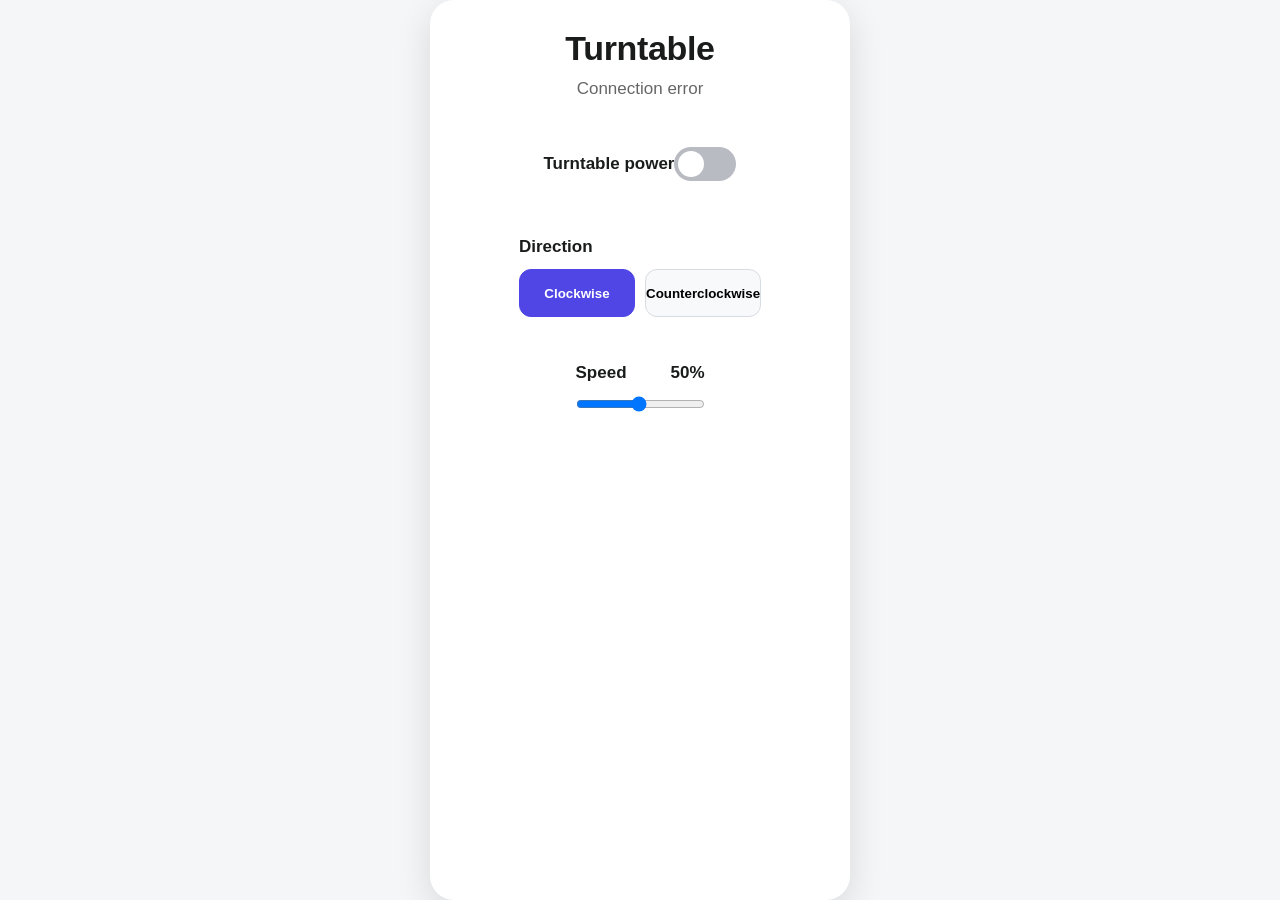
==== data/index.html @ 6587e18e "first commit" ====
﻿<!doctype html>
<html lang="en">
<head>
  <meta charset="utf-8">
  <meta name="viewport" content="width=device-width, initial-scale=1">
  <title>Turntable Control</title>
  <link rel="stylesheet" href="styles.css">
  <style>
    body { min-height: 100vh; display: grid; place-items: center; background: #f4f6f8; }
    .turntable-card { width: min(420px, calc(100% - 32px)); padding: 28px; border-radius: 24px; background: white; box-shadow: 0 10px 35px rgba(0,0,0,.12); }
    .turntable-card h1 { margin: 0 0 8px; text-align: center; }
    .status { margin: 0 0 24px; text-align: center; color: #666; }
    .control-row { margin: 22px 0; }
    .control-row label { display: block; margin-bottom: 10px; font-weight: 700; }
    .switch-row { display: flex; align-items: center; justify-content: space-between; }
    .switch { position: relative; width: 62px; height: 34px; }
    .switch input { opacity: 0; width: 0; height: 0; }
    .slider-toggle { position: absolute; inset: 0; border-radius: 34px; background: #b8bcc2; cursor: pointer; transition: .2s; }
    .slider-toggle:before { content: ""; position: absolute; width: 26px; height: 26px; left: 4px; top: 4px; border-radius: 50%; background: white; transition: .2s; }
    .switch input:checked + .slider-toggle { background: #4f46e5; }
    .switch input:checked + .slider-toggle:before { transform: translateX(28px); }
    .direction-buttons { display: grid; grid-template-columns: 1fr 1fr; gap: 10px; }
    .direction-buttons button { min-height: 48px; border: 1px solid #d7dbe2; border-radius: 12px; background: #f8f9fb; font-weight: 700; cursor: pointer; }
    .direction-buttons button.active { border-color: #4f46e5; background: #4f46e5; color: white; }
    .speed-header { display: flex; justify-content: space-between; }
    input[type="range"] { width: 100%; }
  </style>
</head>
<body>
  <main class="turntable-card">
    <h1>Turntable</h1>
    <p class="status" id="status-text">Loading…</p>

    <div class="control-row switch-row">
      <label for="enabled">Turntable power</label>
      <label class="switch">
        <input type="checkbox" id="enabled">
        <span class="slider-toggle"></span>
      </label>
    </div>

    <div class="control-row">
      <label>Direction</label>
      <div class="direction-buttons">
        <button type="button" data-direction="CW" class="active">Clockwise</button>
        <button type="button" data-direction="CCW">Counterclockwise</button>
      </div>
    </div>

    <div class="control-row">
      <div class="speed-header">
        <label for="speed">Speed</label>
        <strong id="speed-value">50%</strong>
      </div>
      <input type="range" id="speed" min="1" max="100" value="50">
    </div>
  </main>
  <script src="turntable-control.js"></script>
</body>
</html>
---- data/styles.css ----
/* Root Color Variables */
:root {
  --tertiary: #705d00;
  --inverse-on-surface: #f1f1f1;
  --surface-container-highest: #e2e2e2;
  --surface-container-low: #f3f3f3;
  --inverse-surface: #2f3131;
  --error-container: #ffdad6;
  --primary: #643f00;
  --surface-dim: #dadada;
  --tertiary-fixed: #ffe170;
  --on-surface: #1a1c1c;
  --on-tertiary-fixed-variant: #544600;
  --on-surface-variant: #504537;
  --primary-container: #845400;
  --background: #f9f9f9;
  --on-secondary-fixed: #1a1b20;
  --on-error-container: #93000a;
  --surface: #f9f9f9;
  --glass-border: rgba(255, 255, 255, 0.5);
  --on-primary-fixed-variant: #643f00;
  --on-background: #1a1c1c;
  --secondary-fixed-dim: #c6c6cc;
  --outline: #837566;
  --on-primary: #ffffff;
  --on-secondary-fixed-variant: #45474b;
  --primary-fixed-dim: #fbba65;
  --surface-variant: #e2e2e2;
  --tertiary-container: #c8a922;
  --secondary-container: #e2e2e8;
  --on-primary-container: #ffd198;
  --on-tertiary-container: #4c3e00;
  --on-primary-fixed: #2a1800;
  --on-error: #ffffff;
  --inverse-primary: #fbba65;
  --secondary-fixed: #e2e2e8;
  --glass-fill: rgba(255, 255, 255, 0.4);
  --on-secondary: #ffffff;
  --surface-container-high: #e8e8e8;
  --outline-variant: #d5c4b2;
  --shadow: #E2E2E7;
  --on-tertiary: #ffffff;
  --error: #ba1a1a;
  --surface-container: #eeeeee;
  --sunlight: #FFDD55;
  --secondary: #5d5e63;
  --surface-container-lowest: #ffffff;
  --surface-bright: #f9f9f9;
  --primary-fixed: #ffddb6;
  --tertiary-fixed-dim: #e5c43e;
  --surface-tint: #845400;
  --on-tertiary-fixed: #221b00;
  --on-secondary-container: #636469;
  /* Spacing */
  --stack-lg: 32px;
  --touch-target: 44px;
  --unit: 8px;
  --section-gap: 48px;
  --stack-sm: 8px;
  --container-padding: 24px;
  --gutter: 16px;
  --stack-md: 16px;
}

/* Typography */
* {
  box-sizing: border-box;
  margin: 0;
  padding: 0;
}

body {
  font-family: 'Inter', -apple-system, BlinkMacSystemFont, 'Segoe UI', sans-serif;
  font-size: 17px;
  line-height: 24px;
  font-weight: 400;
  color: var(--on-surface);
  background: linear-gradient(165deg, #FFF9E6 0%, #FFFFFF 40%, #F3F4F6 100%);
  min-height: max(884px, 100dvh);
  overflow-x: hidden;
}

h1, h2 {
  margin: 0;
  padding: 0;
}

h1 {
  font-size: 34px;
  line-height: 41px;
  letter-spacing: -0.01em;
  font-weight: 600;
}

h2 {
  font-size: 24px;
  line-height: 30px;
  font-weight: 500;
}

p {
  margin: 0;
}

/* Header */
header {
  position: fixed;
  top: 0;
  width: 100%;
  z-index: 50;
  background: var(--glass-fill);
  backdrop-filter: blur(64px);
  -webkit-backdrop-filter: blur(64px);
  border-bottom: 1px solid var(--glass-border);
  box-shadow: 0 1px 2px rgba(0, 0, 0, 0.05);
}

header .flex {
  display: flex;
  align-items: center;
  justify-content: space-between;
  padding: 0 var(--container-padding);
  height: 64px;
  width: 100%;
  max-width: 1280px;
  margin: 0 auto;
}

/* Main Content */
main {
  padding-top: 96px;
  padding-bottom: 128px;
  padding-left: var(--container-padding);
  padding-right: var(--container-padding);
  display: flex;
  flex-direction: column;
  align-items: center;
  max-width: 32rem;
  margin: 0 auto;
  min-height: 100vh;
}

/* Navigation Footer */
nav {
  position: fixed;
  bottom: 0;
  left: 0;
  width: 100%;
  display: flex;
  justify-content: space-around;
  align-items: center;
  padding-left: var(--container-padding);
  padding-right: var(--container-padding);
  padding-top: var(--stack-md);
  padding-bottom: var(--stack-md);
  padding-bottom: max(var(--stack-md), env(safe-area-inset-bottom));
  background: var(--glass-fill);
  backdrop-filter: blur(64px);
  -webkit-backdrop-filter: blur(64px);
  border-top: 1px solid var(--glass-border);
  border-radius: 16px 16px 0 0;
  z-index: 50;
}

nav a {
  display: flex;
  flex-direction: column;
  align-items: center;
  justify-content: center;
  color: var(--on-surface-variant);
  text-decoration: none;
  transition: all 150ms;
}

nav a:hover {
  color: var(--primary);
}

nav a:active {
  transform: scale(0.9);
}

nav a.active {
  color: var(--primary);
  transform: scale(1.1);
}

nav a .material-symbols-outlined {
  display: block;
}

nav a span:last-child {
  font-size: 13px;
  line-height: 18px;
  letter-spacing: 0.02em;
  font-weight: 500;
  margin-top: 8px;
}

/* Buttons */
button {
  background: none;
  border: none;
  cursor: pointer;
  padding: 0;
  display: inline-block;
}

button.material-symbols-outlined {
  color: var(--primary);
  transition: opacity 150ms;
}

button.material-symbols-outlined:hover {
  opacity: 0.8;
}

button.material-symbols-outlined:active {
  transform: scale(0.95);
  transition: transform 200ms;
}

/* Icon Styling */
.material-symbols-outlined {
  font-family: 'Material Symbols Outlined';
  font-weight: normal;
  font-style: normal;
  font-size: 24px;
  display: inline-block;
  line-height: 1;
  text-transform: none;
  letter-spacing: normal;
  word-wrap: normal;
  white-space: nowrap;
  direction: ltr;
  font-variation-settings: 'FILL' 0, 'wght' 300, 'GRAD' 0, 'opsz' 24;
}

/* Glass Card */
.glass-card {
  background: var(--glass-fill);
  backdrop-filter: blur(24px);
  -webkit-backdrop-filter: blur(24px);
  border: 0.5px solid var(--glass-border);
  box-shadow: 0 4px 30px rgba(0, 0, 0, 0.03);
  padding: var(--stack-md);
  border-radius: 16px;
  display: flex;
  flex-direction: column;
  align-items: flex-start;
}

.glass-card > * + * {
  margin-top: var(--stack-md);
}

/* Info Cards */
.glass-card .w-10 {
  width: 40px;
  height: 40px;
  border-radius: 9999px;
  display: flex;
  align-items: center;
  justify-content: center;
}

.glass-card .bg-sunlight-20 {
  background-color: rgba(255, 221, 85, 0.2);
}

.glass-card .bg-primary-10 {
  background-color: rgba(100, 63, 0, 0.1);
}

.glass-card p {
  margin: 0;
}

.glass-card .label-xs {
  font-size: 11px;
  line-height: 14px;
  letter-spacing: 0.05em;
  font-weight: 600;
  text-transform: uppercase;
  color: var(--on-surface-variant);
}

.glass-card .label-md {
  font-size: 13px;
  line-height: 18px;
  letter-spacing: 0.02em;
  font-weight: 500;
  font-weight: 600;
  color: var(--primary);
}

/* Slider */
.slider-container {
  position: relative;
  width: 96px;
  height: 400px;
  margin-bottom: var(--section-gap);
  display: group;
}

.slider-track {
  width: 100%;
  height: 100%;
  border-radius: 9999px;
  position: relative;
  overflow: hidden;
  border: 1px solid var(--glass-border);
  background: rgba(0, 0, 0, 0.05);
  box-shadow: inset 0 2px 4px rgba(0, 0, 0, 0.05);
}

.slider-fill {
  position: absolute;
  bottom: 0;
  width: 100%;
  background-color: var(--primary);
  opacity: 0.05;
  transition: all 300ms;
}

.slider-interaction {
  position: absolute;
  inset: 0;
  z-index: 10;
  touch-action: none;
}

.slider-thumb {
  position: absolute;
  left: 50%;
  transform: translateX(-50%);
  width: 72px;
  height: 72px;
  background-color: #ffffff;
  border-radius: 9999px;
  display: flex;
  align-items: center;
  justify-content: center;
  z-index: 20;
  box-shadow: 0 4px 12px rgba(0, 0, 0, 0.1);
  cursor: grab;
  transition: transform 75ms;
}

.slider-thumb:active {
  cursor: grabbing;
}

/* Status Display */
.status-display {
  text-align: center;
  margin-bottom: var(--stack-lg);
  animation: fade-in 0.3s ease-in;
}

.status-label {
  font-size: 11px;
  line-height: 14px;
  letter-spacing: 0.05em;
  font-weight: 600;
  text-transform: uppercase;
  color: var(--on-surface-variant);
  display: block;
  margin-bottom: 8px;
}

.percentage-display {
  display: flex;
  align-items: baseline;
  justify-content: center;
  font-size: 48px;
  line-height: 52px;
  letter-spacing: -0.02em;
  font-weight: 600;
  color: var(--primary);
}

.percentage-display > span:first-child {
  font-size: 48px;
}

.percentage-display > span:last-child {
  font-size: 24px;
  line-height: 30px;
  font-weight: 500;
  margin-left: 8px;
}

.status-text {
  font-size: 13px;
  line-height: 18px;
  letter-spacing: 0.02em;
  font-weight: 500;
  color: var(--on-surface-variant);
  margin-top: 8px;
}

/* Grid */
.grid {
  display: grid;
}

.grid-cols-2 {
  grid-template-columns: repeat(2, minmax(0, 1fr));
  gap: var(--gutter);
  width: 100%;
  margin-bottom: var(--stack-lg);
}

/* Footer */
footer {
  margin-top: auto;
  text-align: center;
}

footer p {
  font-size: 15px;
  line-height: 20px;
  font-weight: 400;
  color: var(--on-surface-variant);
  font-style: italic;
  opacity: 0.7;
}

/* Profile Image */
.profile-img {
  width: 32px;
  height: 32px;
  border-radius: 9999px;
  overflow: hidden;
  border: 1px solid var(--glass-border);
  display: flex;
}

.profile-img img {
  width: 100%;
  height: 100%;
  object-fit: cover;
}

/* Animations */
@keyframes fade-in {
  from {
    opacity: 0;
  }
  to {
    opacity: 1;
  }
}

.animate-fade-in {
  animation: fade-in 0.3s ease-in;
}

/* Responsive Design */
@media (max-width: 600px) {
  main {
    padding-top: 80px;
    padding-bottom: 120px;
  }
  
  .percentage-display {
    font-size: 40px;
  }
  
  .percentage-display > span:first-child {
    font-size: 40px;
  }
}

/* Selection */
::selection {
  background-color: var(--primary-fixed);
  color: var(--on-surface);
}

/* Segmented Control */
.segmented-control {
  background: rgba(0, 0, 0, 0.05);
  padding: 4px;
  border-radius: 12px;
  display: flex;
  width: 100%;
}

.segmented-control-item {
  flex: 1;
  padding: 8px 16px;
  font-size: 13px;
  line-height: 18px;
  letter-spacing: 0.02em;
  font-weight: 500;
  border: none;
  background: none;
  cursor: pointer;
  border-radius: 8px;
  transition: all 150ms;
  color: var(--on-surface-variant);
}

.segmented-control-item.active {
  background: white;
  color: var(--primary);
  box-shadow: 0 2px 8px rgba(0, 0, 0, 0.05);
}

/* Input Fields */
input[type="number"],
input[type="text"] {
  width: 100%;
  background: rgba(255, 255, 255, 0.5);
  border: 1px solid var(--glass-border);
  border-radius: 8px;
  padding: 8px 16px;
  font-size: 24px;
  line-height: 30px;
  font-weight: 500;
  color: var(--primary);
  font-family: 'Inter', sans-serif;
  transition: all 150ms;
}

input[type="number"]::placeholder,
input[type="text"]::placeholder {
  color: var(--outline-variant);
}

input[type="number"]:focus,
input[type="text"]:focus {
  outline: none;
  box-shadow: 0 0 0 2px rgba(100, 63, 0, 0.2);
}

/* Primary Button */
.btn-primary {
  background: var(--primary);
  color: var(--on-primary);
  width: var(--touch-target);
  height: var(--touch-target);
  border-radius: 9999px;
  display: flex;
  align-items: center;
  justify-content: center;
  border: none;
  cursor: pointer;
  box-shadow: 0 8px 16px rgba(0, 0, 0, 0.1);
  font-size: 13px;
  line-height: 18px;
  font-weight: 600;
  transition: transform 200ms;
  flex-shrink: 0;
}

.btn-primary:active {
  transform: scale(0.9);
}

/* Utility Button List */
.utility-list {
  overflow: hidden;
  border-radius: 16px;
  background: var(--glass-fill);
  backdrop-filter: blur(24px);
  -webkit-backdrop-filter: blur(24px);
  border: 0.5px solid var(--glass-border);
}

.utility-button {
  width: 100%;
  display: flex;
  align-items: center;
  justify-content: space-between;
  padding: var(--stack-md) var(--container-padding);
  border: none;
  background: none;
  cursor: pointer;
  transition: background-color 150ms;
  text-align: left;
}

.utility-button:hover {
  background-color: rgba(255, 255, 255, 0.2);
}

.utility-button:active {
  transform: scale(0.99);
}

.utility-button-content {
  display: flex;
  align-items: center;
  gap: var(--stack-md);
  flex: 1;
}

.utility-button-content .material-symbols-outlined {
  color: var(--primary);
  flex-shrink: 0;
}

.utility-button-content span {
  font-size: 17px;
  line-height: 24px;
  color: var(--on-surface);
}

.utility-button .chevron {
  color: var(--outline-variant);
}

.utility-divider {
  height: 1px;
  background: var(--glass-border);
  margin: 0 var(--container-padding);
}

/* Blind Visual */
.blind-visual-container {
  position: relative;
  width: 160px;
  height: 160px;
  display: flex;
  align-items: center;
  justify-content: center;
  border-radius: 12px;
  background: var(--surface-container-low);
  box-shadow: inset 0 2px 4px rgba(0, 0, 0, 0.05);
}

.blind-visual {
  width: 96px;
  height: 96px;
  border: 2px solid rgba(100, 63, 0, 0.2);
  border-radius: 8px;
  position: relative;
  overflow: hidden;
  background: rgba(255, 255, 255, 0.4);
}

.blind-visual-fill {
  position: absolute;
  top: 0;
  left: 0;
  width: 100%;
  background: var(--primary);
  transition: all 500ms;
  opacity: 0.2;
}

.blind-visual-slats {
  position: absolute;
  inset: 0;
  display: flex;
  flex-direction: column;
  justify-content: space-around;
  padding: 8px;
}

.blind-slat {
  height: 2px;
  background: rgba(100, 63, 0, 0.3);
}

/* Section Layout */
section {
  width: 100%;
  margin-bottom: var(--stack-lg);
}

section.glass-card {
  padding: var(--container-padding);
  border-radius: 16px;
}

.section-header {
  font-size: 11px;
  line-height: 14px;
  letter-spacing: 0.05em;
  font-weight: 600;
  text-transform: uppercase;
  color: var(--on-surface-variant);
  margin-bottom: var(--stack-md);
}

.section-header.with-status {
  display: flex;
  justify-content: space-between;
  align-items: center;
}

.status-badge {
  font-size: 15px;
  line-height: 20px;
  color: var(--primary);
  font-weight: 600;
}

/* System Status Section */
.status-grid {
  border-top: 1px solid var(--glass-border);
  padding-top: var(--stack-md);
  margin-top: var(--stack-md);
  display: grid;
  grid-template-columns: repeat(2, 1fr);
  gap: var(--gutter);
}

.status-item {
  text-align: center;
}

.status-item p {
  font-size: 11px;
  line-height: 14px;
  letter-spacing: 0.05em;
  font-weight: 600;
  text-transform: uppercase;
  color: var(--on-surface-variant);
  margin-bottom: 8px;
}

.status-value {
  font-size: 24px;
  line-height: 30px;
  font-weight: 500;
  color: var(--primary);
}

/* Grid Layout for Sections */
.sections-grid {
  display: grid;
  grid-template-columns: 1fr;
  gap: var(--gutter);
  width: 100%;
  margin-bottom: var(--stack-lg);
}

@media (min-width: 768px) {
  .sections-grid {
    grid-template-columns: repeat(2, 1fr);
  }
}

/* Movement Row */
.movement-row {
  display: flex;
  align-items: center;
  gap: var(--gutter);
  width: 100%;
}

.movement-input-wrapper {
  flex: 1;
}

/* Back Button */
.back-button {
  background: none;
  border: none;
  padding: 0;
  color: var(--primary);
  cursor: pointer;
  margin-right: var(--stack-md);
  display: flex;
  align-items: center;
  transition: opacity 150ms;
  text-decoration: none;
}

.back-button:hover {
  opacity: 0.8;
}

.back-button:active {
  transform: scale(0.95);
  transition: transform 200ms;
}

.header-title-wrapper {
  display: flex;
  align-items: center;
}

/* Position Display */
.position-display {
  text-align: center;
  margin-top: var(--stack-md);
}

.position-label {
  font-size: 11px;
  line-height: 14px;
  letter-spacing: 0.05em;
  font-weight: 600;
  text-transform: uppercase;
  color: var(--on-surface-variant);
}

.position-value {
  font-size: 48px;
  line-height: 52px;
  letter-spacing: -0.02em;
  font-weight: 600;
  color: var(--primary);
}

/* Tab/Antialiased */
.antialiased {
  -webkit-font-smoothing: antialiased;
  -moz-osx-font-smoothing: grayscale;
}

/* Main Content Sections */
main.controls-main {
  padding-top: 96px;
  padding-bottom: 128px;
  padding-left: var(--container-padding);
  padding-right: var(--container-padding);
  display: flex;
  flex-direction: column;
  align-items: center;
  max-width: 32rem;
  margin: 0 auto;
  min-height: 100vh;
}

main.controls-main > section + section {
  margin-top: var(--stack-lg);
}

.tap-highlight-transparent {
  -webkit-tap-highlight-color: transparent;
}
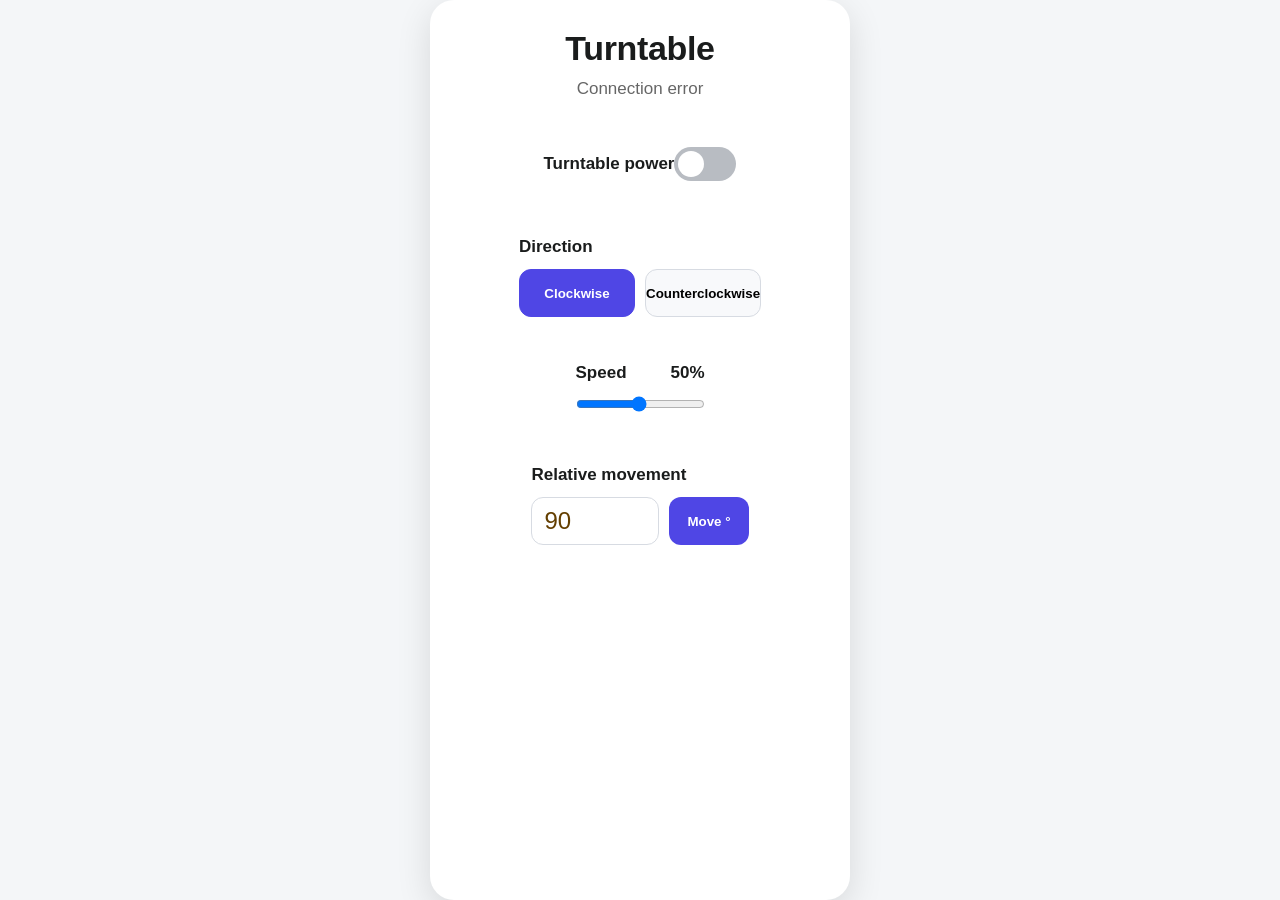
==== commit df7509da: "asdas" ====
--- a/data/index.html
+++ b/data/index.html
@@ -54,6 +54,14 @@
       </div>
       <input type="range" id="speed" min="1" max="100" value="50">
     </div>
+
+    <div class="control-row">
+      <label for="degrees">Relative movement</label>
+      <div style="display:grid;grid-template-columns:1fr auto;gap:10px">
+        <input type="number" id="degrees" min="1.8" max="360" step="1.8" value="90" style="min-height:48px;padding:0 12px;border:1px solid #d7dbe2;border-radius:12px">
+        <button type="button" id="move-degrees" style="min-height:48px;padding:0 18px;border:0;border-radius:12px;background:#4f46e5;color:white;font-weight:700">Move °</button>
+      </div>
+    </div>
   </main>
   <script src="turntable-control.js"></script>
 </body>
